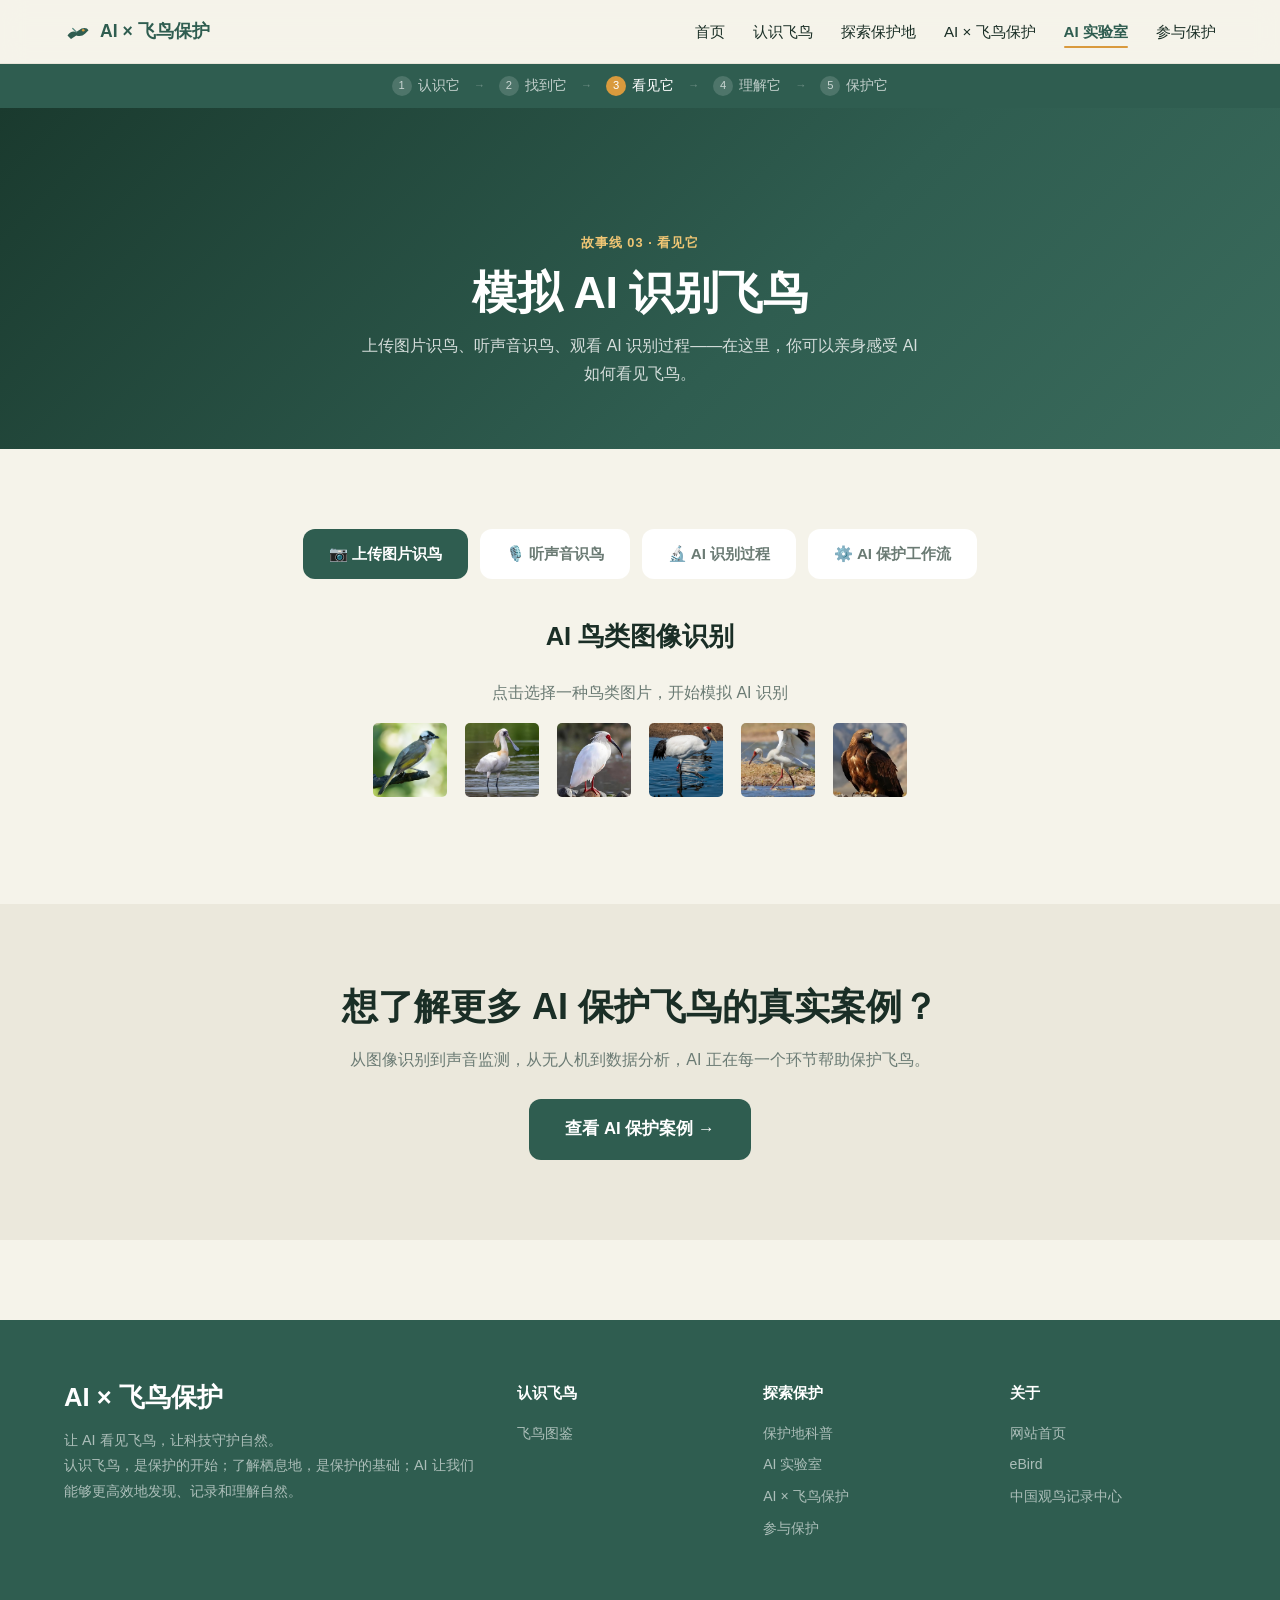
==== ai-lab.html @ 79043ac8 "ultimate" ====
<!DOCTYPE html>
<html lang="zh-CN">
<head>
  <meta charset="UTF-8">
  <meta name="viewport" content="width=device-width, initial-scale=1.0">
  <title>AI 实验室 | 模拟 AI 识别飞鸟</title>
  <link rel="stylesheet" href="_shared/css/style.css">
  <style>
    body { padding-top: 0 !important; }
    .lab-hero {
      background: linear-gradient(135deg, #1a3a2e 0%, #2F5D50 60%, #3a6b5c 100%);
      padding: 120px 0 60px;
      margin-top: calc(var(--nav-height) + 44px);
      text-align: center;
      color: #fff;
    }
    .lab-hero h1 { font-size: clamp(2rem, 5vw, 2.8rem); margin-bottom: 12px; }
    .lab-hero p { color: rgba(255,255,255,0.8); max-width: 560px; margin: 0 auto; }

    /* 实验室选项卡 */
    .lab-tabs {
      display: flex;
      justify-content: center;
      gap: 12px;
      flex-wrap: wrap;
      margin-bottom: 40px;
    }
    .lab-tab {
      padding: 10px 24px;
      border-radius: var(--radius);
      font-size: 0.95rem;
      font-weight: 600;
      cursor: pointer;
      transition: var(--transition);
      background: var(--bg2);
      color: var(--muted);
      border: 2px solid transparent;
    }
    .lab-tab:hover { color: var(--primary); }
    .lab-tab.active {
      background: var(--primary);
      color: #fff;
    }

    .lab-panel { display: none; }
    .lab-panel.active { display: block; animation: fadeInUp 0.5s ease-out; }

    /* 图片选择器 */
    .bird-selector {
      display: flex;
      gap: 12px;
      flex-wrap: wrap;
      justify-content: center;
      margin-bottom: 24px;
    }
    .bird-selector-item {
      width: 80px;
      height: 80px;
      border-radius: var(--radius-sm);
      overflow: hidden;
      cursor: pointer;
      border: 3px solid transparent;
      transition: var(--transition);
      position: relative;
    }
    .bird-selector-item:hover { transform: scale(1.05); }
    .bird-selector-item.selected { border-color: var(--accent); }
    .bird-selector-item svg { width: 100%; height: 100%; }
    .bird-selector-item img { width: 100%; height: 100%; object-fit: cover; display: block; }

    /* 识别结果 */
    .recognition-result {
      display: grid;
      grid-template-columns: 1fr 1fr;
      gap: 32px;
      margin-top: 32px;
    }
    .result-image {
      border-radius: var(--radius);
      overflow: hidden;
      position: relative;
      aspect-ratio: 4/3;
    }
    .result-image svg { width: 100%; height: 100%; }
    .result-image img { width: 100%; height: 100%; object-fit: cover; display: block; }
    .detection-box {
      position: absolute;
      border: 3px solid var(--accent);
      border-radius: 4px;
      animation: fadeInUp 0.5s ease-out 0.8s both;
    }
    .detection-label {
      position: absolute;
      top: -28px;
      left: -3px;
      background: var(--accent);
      color: #fff;
      padding: 2px 10px;
      border-radius: 4px 4px 0 0;
      font-size: 0.75rem;
      font-weight: 600;
    }

    .result-details h3 { color: var(--primary); margin-bottom: 16px; }
    .result-name { font-size: 1.8rem; font-weight: 700; margin-bottom: 4px; }
    .result-sci { font-size: 0.9rem; color: var(--muted); font-style: italic; margin-bottom: 16px; }
    .result-confidence { margin-bottom: 20px; }
    .result-confidence-label { font-size: 0.85rem; color: var(--muted); margin-bottom: 6px; }

    .result-observations {
      background: var(--bg3);
      border-radius: var(--radius-sm);
      padding: 20px;
      margin-top: 16px;
    }
    .result-observations h4 { font-size: 0.95rem; margin-bottom: 12px; color: var(--primary); }

    /* 声纹识别 */
    .sound-player {
      background: var(--bg2);
      border-radius: var(--radius);
      padding: 32px;
      box-shadow: var(--shadow-sm);
      text-align: center;
    }
    .sound-bird-options {
      display: flex;
      gap: 12px;
      flex-wrap: wrap;
      justify-content: center;
      margin-bottom: 24px;
    }
    .sound-bird-btn {
      padding: 8px 20px;
      border-radius: 20px;
      background: var(--bg3);
      cursor: pointer;
      font-size: 0.9rem;
      transition: var(--transition);
      border: 2px solid transparent;
    }
    .sound-bird-btn:hover { background: rgba(93,140,131,0.15); }
    .sound-bird-btn.active { border-color: var(--secondary); background: rgba(93,140,131,0.12); }

    .play-btn {
      width: 72px;
      height: 72px;
      border-radius: 50%;
      background: var(--primary);
      color: #fff;
      border: none;
      cursor: pointer;
      font-size: 1.5rem;
      display: flex;
      align-items: center;
      justify-content: center;
      margin: 0 auto 16px;
      transition: var(--transition);
    }
    .play-btn:hover { transform: scale(1.1); box-shadow: var(--shadow-md); }
    .play-btn.playing { background: var(--accent); }

    /* 声谱图 */
    .spectrogram {
      background: var(--bg3);
      border-radius: var(--radius-sm);
      padding: 20px;
      margin: 20px 0;
      min-height: 100px;
      display: flex;
      align-items: center;
      justify-content: center;
    }
    .spectrogram svg { width: 100%; max-width: 500px; }

    /* 声纹结果 */
    .sound-results { margin-top: 24px; }
    .sound-result-item {
      display: flex;
      align-items: center;
      gap: 16px;
      padding: 12px 16px;
      background: var(--bg2);
      border-radius: var(--radius-sm);
      margin-bottom: 8px;
      box-shadow: var(--shadow-sm);
    }
    .sound-result-rank {
      width: 28px;
      height: 28px;
      border-radius: 50%;
      display: flex;
      align-items: center;
      justify-content: center;
      font-weight: 700;
      font-size: 0.85rem;
      flex-shrink: 0;
    }
    .sound-result-rank.rank-1 { background: var(--primary); color: #fff; }
    .sound-result-rank.rank-2 { background: var(--secondary); color: #fff; }
    .sound-result-rank.rank-3 { background: var(--bg3); color: var(--muted); }
    .sound-result-name { flex: 1; font-weight: 600; }
    .sound-result-bar { width: 120px; height: 8px; background: var(--bg3); border-radius: 4px; overflow: hidden; }
    .sound-result-fill { height: 100%; border-radius: 4px; transition: width 1s ease-out; }
    .sound-result-pct { font-weight: 700; color: var(--primary); min-width: 50px; text-align: right; }

    /* 过程可视化 */
    .process-pipeline {
      display: flex;
      flex-direction: column;
      gap: 16px;
    }
    .process-step {
      display: flex;
      gap: 0;
      align-items: stretch;
    }
    .process-step-num {
      display: flex;
      align-items: center;
      justify-content: center;
      width: 48px;
      background: var(--primary);
      color: #fff;
      font-weight: 700;
      border-radius: var(--radius-sm) 0 0 var(--radius-sm);
      flex-shrink: 0;
    }
    .process-step-body {
      flex: 1;
      background: var(--bg2);
      padding: 20px 24px;
      border-radius: 0 var(--radius-sm) var(--radius-sm) 0;
      box-shadow: var(--shadow-sm);
    }
    .process-step-body h4 { color: var(--primary); margin-bottom: 8px; }
    .process-visual-box {
      background: var(--bg3);
      border-radius: var(--radius-sm);
      padding: 16px;
      margin-top: 12px;
      min-height: 80px;
      display: flex;
      align-items: center;
      justify-content: center;
    }
    .process-arrow { text-align: center; color: var(--accent); font-size: 1.5rem; margin-left: 24px; }

    /* 工作流动画 */
    .workflow-container {
      background: var(--bg2);
      border-radius: var(--radius);
      padding: 40px 32px;
      box-shadow: var(--shadow-sm);
      overflow-x: auto;
    }
    .workflow-flow {
      display: flex;
      align-items: center;
      gap: 0;
      min-width: 800px;
    }
    .workflow-node {
      display: flex;
      flex-direction: column;
      align-items: center;
      gap: 8px;
      min-width: 100px;
    }
    .workflow-icon {
      width: 56px;
      height: 56px;
      border-radius: 50%;
      display: flex;
      align-items: center;
      justify-content: center;
      font-size: 1.5rem;
      background: var(--bg3);
      transition: var(--transition);
    }
    .workflow-node.active .workflow-icon {
      background: var(--primary);
      color: #fff;
      transform: scale(1.15);
      box-shadow: var(--shadow-md);
    }
    .workflow-node.done .workflow-icon {
      background: var(--success);
      color: #fff;
    }
    .workflow-label { font-size: 0.8rem; color: var(--muted); text-align: center; white-space: nowrap; }
    .workflow-node.active .workflow-label { color: var(--primary); font-weight: 600; }
    .workflow-connector {
      width: 40px;
      height: 2px;
      background: var(--rule);
      position: relative;
      flex-shrink: 0;
    }
    .workflow-connector.active { background: var(--primary); }

    .workflow-controls {
      display: flex;
      gap: 12px;
      justify-content: center;
      margin-top: 24px;
    }

    @media (max-width: 768px) {
      .recognition-result { grid-template-columns: 1fr; }
    }
  </style>
</head>
<body>
  <div id="nav-placeholder"></div>
  <div id="story-nav-placeholder"></div>

  <!-- Hero -->
  <section class="lab-hero">
    <div class="container">
      <span class="section-tag" style="color: var(--accent-light);">故事线 03 · 看见它</span>
      <h1>模拟 AI 识别飞鸟</h1>
      <p>上传图片识鸟、听声音识鸟、观看 AI 识别过程——在这里，你可以亲身感受 AI 如何看见飞鸟。</p>
    </div>
  </section>

  <!-- 实验室主体 -->
  <section class="section">
    <div class="container">
      <!-- 选项卡 -->
      <div class="lab-tabs">
        <div class="lab-tab active" data-tab="image">📷 上传图片识鸟</div>
        <div class="lab-tab" data-tab="sound">🎙️ 听声音识鸟</div>
        <div class="lab-tab" data-tab="process">🔬 AI 识别过程</div>
        <div class="lab-tab" data-tab="workflow">⚙️ AI 保护工作流</div>
      </div>

      <!-- 面板1：图片识别 -->
      <div class="lab-panel active" id="panel-image">
        <div class="section-header" style="margin-bottom: 24px;">
          <h3>AI 鸟类图像识别</h3>
        </div>

        <!-- 鸟类选择器 -->
        <p style="text-align: center; color: var(--muted); margin-bottom: 12px;">点击选择一种鸟类图片，开始模拟 AI 识别</p>
        <div class="bird-selector" id="birdSelector"></div>

        <!-- 识别中 -->
        <div id="recognizing" style="display: none; max-width: 600px; margin: 24px auto 0; text-align: center;">
          <p style="color: var(--primary); font-weight: 600; margin-bottom: 16px;">🔍 AI 正在分析图片...</p>
          <div class="ai-progress">
            <div class="ai-progress-fill" id="imageProgress" style="width: 0%;">0%</div>
          </div>
          <p id="imageStatus" style="color: var(--muted); font-size: 0.85rem; margin-top: 8px;">正在加载 AI 模型...</p>
        </div>

        <!-- 识别结果 -->
        <div id="imageResult" style="display: none; max-width: 800px; margin: 0 auto;">
          <div class="recognition-result">
            <div class="result-image" id="resultImage"></div>
            <div class="result-details">
              <h3>🎯 AI 识别结果</h3>
              <div class="result-name" id="resultName"></div>
              <div class="result-sci" id="resultSci"></div>
              <div class="result-confidence">
                <div class="result-confidence-label">置信度</div>
                <div class="confidence-bar">
                  <div class="confidence-fill" id="resultConfidence" style="width: 0%;"></div>
                </div>
              </div>
              <div class="result-observations">
                <h4>AI 观察到的特征</h4>
                <div class="feature-extract" id="resultFeatures"></div>
              </div>
            </div>
          </div>
          <div style="text-align: center; margin-top: 24px;">
            <button class="btn btn-secondary" onclick="resetImageRecognition()">重新识别</button>
            <a href="bird-detail.html" id="resultDetailLink" class="btn btn-primary">查看详情 →</a>
          </div>
        </div>
      </div>

      <!-- 面板2：声音识别 -->
      <div class="lab-panel" id="panel-sound">
        <div class="section-header" style="margin-bottom: 24px;">
          <h3>AI 鸟类声音识别</h3>
          <p>点击播放鸟鸣，让 AI 听声音识别鸟种</p>
        </div>

        <div class="sound-player">
          <p style="color: var(--muted); margin-bottom: 16px;">选择一种鸟鸣（模拟播放）</p>
          <div class="sound-bird-options" id="soundBirdOptions"></div>

          <button class="play-btn" id="playBtn">▶</button>
          <p id="playStatus" style="color: var(--muted); font-size: 0.9rem;">点击播放鸟鸣</p>

          <!-- 声谱图 -->
          <div class="spectrogram" id="spectrogram">
            <p style="color: var(--muted); font-size: 0.85rem;">播放后将显示声音波形</p>
          </div>

          <!-- AI 分析中 -->
          <div id="soundAnalyzing" style="display: none;">
            <p style="color: var(--primary); font-weight: 600;">🎙️ AI 正在分析声音...</p>
            <div class="ai-progress" style="max-width: 400px; margin: 12px auto;">
              <div class="ai-progress-fill" id="soundProgress" style="width: 0%;">0%</div>
            </div>
          </div>

          <!-- 识别结果 -->
          <div class="sound-results" id="soundResults" style="display: none;"></div>
        </div>
      </div>

      <!-- 面板3：AI 识别过程 -->
      <div class="lab-panel" id="panel-process">
        <div class="section-header" style="margin-bottom: 24px;">
          <h3>AI 识别过程可视化</h3>
          <p>AI 到底是怎么「认鸟」的？让我们一步步来看</p>
        </div>

        <div style="max-width: 700px; margin: 0 auto;">
          <div class="process-pipeline">
            <!-- 步骤1 -->
            <div class="process-step">
              <div class="process-step-num">1</div>
              <div class="process-step-body">
                <h4>原始图片输入</h4>
                <p style="font-size: 0.9rem; color: var(--muted);">AI 接收到一张鸟类照片</p>
                <div class="process-visual-box" id="processStep1">
                  <svg width="80" height="60" viewBox="0 0 80 60"><rect width="80" height="60" rx="4" fill="#D9D5C7"/><text x="40" y="35" text-anchor="middle" font-size="20">🐦</text></svg>
                </div>
              </div>
            </div>
            <div class="process-arrow">↓</div>

            <!-- 步骤2 -->
            <div class="process-step">
              <div class="process-step-num">2</div>
              <div class="process-step-body">
                <h4>目标检测 - 找到鸟的位置</h4>
                <p style="font-size: 0.9rem; color: var(--muted);">AI 在图片中定位鸟的位置，画出检测框</p>
                <div class="process-visual-box" id="processStep2">
                  <svg width="120" height="80" viewBox="0 0 120 80">
                    <rect width="120" height="80" rx="4" fill="#D9D5C7"/>
                    <rect x="30" y="15" width="55" height="50" fill="none" stroke="#D99A3D" stroke-width="2" rx="2"/>
                    <text x="35" y="12" font-size="7" fill="#D99A3D" font-weight="600">bird 96%</text>
                    <text x="55" y="45" text-anchor="middle" font-size="16">🐦</text>
                  </svg>
                </div>
              </div>
            </div>
            <div class="process-arrow">↓</div>

            <!-- 步骤3 -->
            <div class="process-step">
              <div class="process-step-num">3</div>
              <div class="process-step-body">
                <h4>特征提取 - 分析关键特征</h4>
                <p style="font-size: 0.9rem; color: var(--muted);">AI 提取颜色、形状、轮廓、纹理、姿态等特征</p>
                <div class="process-visual-box" id="processStep3">
                  <div style="display: flex; gap: 8px; flex-wrap: wrap; justify-content: center;">
                    <span style="background: #fff; padding: 4px 10px; border-radius: 12px; font-size: 0.8rem;">🎨 颜色</span>
                    <span style="background: #fff; padding: 4px 10px; border-radius: 12px; font-size: 0.8rem;">📐 形状</span>
                    <span style="background: #fff; padding: 4px 10px; border-radius: 12px; font-size: 0.8rem;">✏️ 轮廓</span>
                    <span style="background: #fff; padding: 4px 10px; border-radius: 12px; font-size: 0.8rem;">🌀 纹理</span>
                    <span style="background: #fff; padding: 4px 10px; border-radius: 12px; font-size: 0.8rem;">🧍 姿态</span>
                  </div>
                </div>
              </div>
            </div>
            <div class="process-arrow">↓</div>

            <!-- 步骤4 -->
            <div class="process-step">
              <div class="process-step-num">4</div>
              <div class="process-step-body">
                <h4>模型判断 - 物种分类</h4>
                <p style="font-size: 0.9rem; color: var(--muted);">AI 将特征输入分类模型，给出可能的物种及置信度</p>
                <div class="process-visual-box" id="processStep4">
                  <div id="processResult" style="text-align: center;">
                    <p style="font-size: 0.85rem; color: var(--muted);">点击下方按钮开始演示</p>
                  </div>
                </div>
              </div>
            </div>
          </div>

          <div style="text-align: center; margin-top: 24px;">
            <button class="btn btn-primary" id="runProcessBtn">▶ 开始演示</button>
          </div>
        </div>

        <div class="callout" style="max-width: 700px; margin: 32px auto 0;">
          <p><strong>科普提示：</strong>AI 并非百分之百正确。在现实中，AI 识别结果需要人工判断和验证。这正是「AI 辅助」而非「AI 替代」的含义。</p>
        </div>
      </div>

      <!-- 面板4：AI 保护工作流 -->
      <div class="lab-panel" id="panel-workflow">
        <div class="section-header" style="margin-bottom: 24px;">
          <h3>AI 保护工作流</h3>
          <p>从野外监测到保护决策——AI 参与飞鸟保护的完整流程</p>
        </div>

        <div class="workflow-container">
          <div class="workflow-flow" id="workflowFlow">
            <div class="workflow-node" data-step="0">
              <div class="workflow-icon">🌿</div>
              <div class="workflow-label">野外</div>
            </div>
            <div class="workflow-connector"></div>
            <div class="workflow-node" data-step="1">
              <div class="workflow-icon">📷</div>
              <div class="workflow-label">智能相机</div>
            </div>
            <div class="workflow-connector"></div>
            <div class="workflow-node" data-step="2">
              <div class="workflow-icon">📸</div>
              <div class="workflow-label">拍摄照片</div>
            </div>
            <div class="workflow-connector"></div>
            <div class="workflow-node" data-step="3">
              <div class="workflow-icon">🤖</div>
              <div class="workflow-label">AI 识别</div>
            </div>
            <div class="workflow-connector"></div>
            <div class="workflow-node" data-step="4">
              <div class="workflow-icon">🐦</div>
              <div class="workflow-label">发现鸟类</div>
            </div>
            <div class="workflow-connector"></div>
            <div class="workflow-node" data-step="5">
              <div class="workflow-icon">📝</div>
              <div class="workflow-label">记录数据</div>
            </div>
            <div class="workflow-connector"></div>
            <div class="workflow-node" data-step="6">
              <div class="workflow-icon">🗄️</div>
              <div class="workflow-label">形成数据库</div>
            </div>
            <div class="workflow-connector"></div>
            <div class="workflow-node" data-step="7">
              <div class="workflow-icon">📊</div>
              <div class="workflow-label">分析种群变化</div>
            </div>
            <div class="workflow-connector"></div>
            <div class="workflow-node" data-step="8">
              <div class="workflow-icon">🛡️</div>
              <div class="workflow-label">保护措施</div>
            </div>
          </div>
        </div>

        <div class="workflow-controls">
          <button class="btn btn-primary" id="workflowPlayBtn">▶ 播放工作流</button>
          <button class="btn btn-secondary" id="workflowResetBtn">↻ 重置</button>
        </div>

        <div id="workflowStatus" style="text-align: center; margin-top: 24px; min-height: 28px;">
          <p style="color: var(--muted); font-size: 0.9rem;">点击播放，观看 AI 保护工作流的完整过程</p>
        </div>

        <div class="callout" style="max-width: 700px; margin: 32px auto 0;">
          <p><strong>核心理念：</strong>AI 不只是「认鸟」，更重要的是帮助人类理解鸟类种群变化，从而制定科学的保护措施。</p>
        </div>
      </div>
    </div>
  </section>

  <!-- 底部引导 -->
  <section class="section" style="background: var(--bg3);">
    <div class="container" style="text-align: center;">
      <h2 style="margin-bottom: 16px;">想了解更多 AI 保护飞鸟的真实案例？</h2>
      <p style="color: var(--muted); margin-bottom: 24px;">从图像识别到声音监测，从无人机到数据分析，AI 正在每一个环节帮助保护飞鸟。</p>
      <a href="ai-protection.html" class="btn btn-primary btn-lg">查看 AI 保护案例 →</a>
    </div>
  </section>

  <div id="footer-placeholder"></div>
  <script src="_shared/js/birds-data.js"></script>
  <script src="_shared/js/nav.js"></script>
  <script>
    initCommon('ai-lab', 2);

    // ===== 选项卡切换 =====
    document.querySelectorAll('.lab-tab').forEach(tab => {
      tab.addEventListener('click', () => {
        document.querySelectorAll('.lab-tab').forEach(t => t.classList.remove('active'));
        document.querySelectorAll('.lab-panel').forEach(p => p.classList.remove('active'));
        tab.classList.add('active');
        document.getElementById('panel-' + tab.dataset.tab).classList.add('active');
      });
    });

    // ===== 图片识别 =====
    let selectedBird = null;
    const birdSelector = document.getElementById('birdSelector');

    // 生成鸟类选择器（选6种代表性鸟类）
    const selectorBirds = BIRDS_DATA.filter(b => ['baitoubei', 'dandinghe', 'zhuhuan', 'heilianpilu', 'jindiao', 'baihe'].includes(b.id));
    selectorBirds.forEach(bird => {
      const item = document.createElement('div');
      item.className = 'bird-selector-item';
      item.innerHTML = getBirdImage(bird);
      item.title = bird.name;
      item.addEventListener('click', () => {
        document.querySelectorAll('.bird-selector-item').forEach(i => i.classList.remove('selected'));
        item.classList.add('selected');
        selectedBird = bird;
        startImageRecognition();
      });
      birdSelector.appendChild(item);
    });

    function startImageRecognition() {
      const bird = selectedBird || selectorBirds[0];
      document.getElementById('imageResult').style.display = 'none';
      document.getElementById('recognizing').style.display = 'block';

      const statuses = [
        '正在加载 AI 模型...',
        '正在检测图片中的目标...',
        '正在提取特征...',
        '正在与数据库比对...',
        '正在计算置信度...'
      ];

      let progress = 0;
      let statusIdx = 0;
      const progressBar = document.getElementById('imageProgress');
      const statusText = document.getElementById('imageStatus');

      const interval = setInterval(() => {
        progress += Math.random() * 15 + 5;
        if (progress > 100) progress = 100;
        progressBar.style.width = progress + '%';
        progressBar.textContent = Math.floor(progress) + '%';

        const newStatusIdx = Math.min(Math.floor(progress / 20), statuses.length - 1);
        if (newStatusIdx !== statusIdx) {
          statusIdx = newStatusIdx;
          statusText.textContent = statuses[statusIdx];
        }

        if (progress >= 100) {
          clearInterval(interval);
          setTimeout(() => showImageResult(bird), 500);
        }
      }, 200);
    }

    function showImageResult(bird) {
      document.getElementById('recognizing').style.display = 'none';
      document.getElementById('imageResult').style.display = 'block';

      // 图片 + 检测框
      const resultImage = document.getElementById('resultImage');
      resultImage.innerHTML = getBirdImage(bird) +
        '<div class="detection-box" style="top: 15%; left: 20%; width: 55%; height: 60%;">' +
        '<div class="detection-label">bird ' + (88 + Math.floor(Math.random() * 10)) + '%</div></div>';

      // 鸟名和学名
      document.getElementById('resultName').textContent = bird.name;
      document.getElementById('resultSci').textContent = bird.englishName + ' · ' + bird.scientificName;

      // 置信度
      const confidence = 88 + Math.random() * 10;
      setTimeout(() => {
        document.getElementById('resultConfidence').style.width = confidence.toFixed(1) + '%';
      }, 100);

      // 特征
      const features = bird.appearance.split('，').slice(0, 4).map(f => f.trim());
      const featuresHtml = features.map(f => '<div class="feature-extract-item">' + f + '</div>').join('');
      document.getElementById('resultFeatures').innerHTML = featuresHtml;

      // 详情链接
      document.getElementById('resultDetailLink').href = 'bird-detail.html?id=' + bird.id;
    }

    function resetImageRecognition() {
      document.getElementById('imageResult').style.display = 'none';
      document.getElementById('recognizing').style.display = 'none';
      document.querySelectorAll('.bird-selector-item').forEach(i => i.classList.remove('selected'));
      selectedBird = null;
    }

    // ===== 声音识别 =====
    let selectedSoundBird = null;
    let isPlaying = false;

    const soundBirdOptions = document.getElementById('soundBirdOptions');
    const soundBirds = BIRDS_DATA.filter(b => ['baitoubei', 'dandinghe', 'zhujingbanjiu', 'xiaopiti', 'dongfangbaiguan'].includes(b.id));
    soundBirds.forEach(bird => {
      const btn = document.createElement('div');
      btn.className = 'sound-bird-btn';
      btn.textContent = bird.name;
      btn.addEventListener('click', () => {
        document.querySelectorAll('.sound-bird-btn').forEach(b => b.classList.remove('active'));
        btn.classList.add('active');
        selectedSoundBird = bird;
        // 重置整个识别状态，确保可重新播放
        isPlaying = false;
        const playBtn = document.getElementById('playBtn');
        playBtn.textContent = '▶';
        playBtn.classList.remove('playing');
        document.getElementById('soundResults').style.display = 'none';
        document.getElementById('soundAnalyzing').style.display = 'none';
        document.getElementById('spectrogram').innerHTML = '<p style="color: var(--muted); font-size: 0.85rem;">点击播放鸟鸣</p>';
        document.getElementById('playStatus').textContent = '已选择：' + bird.name + ' 的叫声';
      });
      soundBirdOptions.appendChild(btn);
    });

    document.getElementById('playBtn').addEventListener('click', function() {
      if (!selectedSoundBird) {
        selectedSoundBird = soundBirds[0];
        document.querySelectorAll('.sound-bird-btn')[0].classList.add('active');
      }

      if (isPlaying) {
        isPlaying = false;
        this.textContent = '▶';
        this.classList.remove('playing');
        document.getElementById('playStatus').textContent = '已暂停';
        return;
      }

      isPlaying = true;
      this.textContent = '⏸';
      this.classList.add('playing');
      document.getElementById('playStatus').textContent = '正在播放：' + selectedSoundBird.name + ' 的叫声';

      // 生成声谱图
      generateSpectrogram();

      // 3秒后开始分析
      setTimeout(() => {
        if (!isPlaying) return;
        startSoundAnalysis();
      }, 2000);
    });

    function generateSpectrogram() {
      const spec = document.getElementById('spectrogram');
      let bars = '';
      for (let i = 0; i < 50; i++) {
        const h = 10 + Math.random() * 60;
        const y = 40 - h / 2;
        const opacity = 0.3 + Math.random() * 0.7;
        bars += '<rect x="' + (i * 10) + '" y="' + y + '" width="6" height="' + h + '" rx="2" fill="#5D8C83" opacity="' + opacity + '">';
        bars += '<animate attributeName="height" values="' + h + ';' + (h * 0.5) + ';' + h + '" dur="0.5s" repeatCount="indefinite"/>';
        bars += '<animate attributeName="y" values="' + y + ';' + (y + h * 0.25) + ';' + y + '" dur="0.5s" repeatCount="indefinite"/>';
        bars += '</rect>';
      }
      spec.innerHTML = '<svg viewBox="0 0 500 80" xmlns="http://www.w3.org/2000/svg">' + bars + '</svg>';
    }

    function startSoundAnalysis() {
      document.getElementById('soundAnalyzing').style.display = 'block';
      document.getElementById('soundResults').style.display = 'none';

      let progress = 0;
      const progressBar = document.getElementById('soundProgress');
      const interval = setInterval(() => {
        progress += Math.random() * 12 + 4;
        if (progress > 100) progress = 100;
        progressBar.style.width = progress + '%';
        progressBar.textContent = Math.floor(progress) + '%';

        if (progress >= 100) {
          clearInterval(interval);
          setTimeout(() => showSoundResults(), 400);
        }
      }, 150);
    }

    function showSoundResults() {
      document.getElementById('soundAnalyzing').style.display = 'none';
      const results = document.getElementById('soundResults');
      results.style.display = 'block';

      const bird = selectedSoundBird;
      const otherBirds = soundBirds.filter(b => b.id !== bird.id).slice(0, 2);

      const allResults = [
        { name: bird.name, pct: 75 + Math.random() * 15 },
        { name: otherBirds[0].name, pct: 8 + Math.random() * 10 },
        { name: otherBirds[1] ? otherBirds[1].name : '其他', pct: 3 + Math.random() * 5 }
      ];

      let html = '<p style="color: var(--primary); font-weight: 600; margin-bottom: 16px;">🎯 AI 分析完成，可能是：</p>';
      allResults.forEach((r, i) => {
        const rankClass = i === 0 ? 'rank-1' : i === 1 ? 'rank-2' : 'rank-3';
        const fillColor = i === 0 ? 'var(--primary)' : 'var(--secondary)';
        html += '<div class="sound-result-item">';
        html += '<div class="sound-result-rank ' + rankClass + '">' + (i + 1) + '</div>';
        html += '<div class="sound-result-name">' + r.name + '</div>';
        html += '<div class="sound-result-bar"><div class="sound-result-fill" style="width: 0%; background: ' + fillColor + ';" data-pct="' + r.pct.toFixed(1) + '"></div></div>';
        html += '<div class="sound-result-pct">' + r.pct.toFixed(1) + '%</div>';
        html += '</div>';
      });
      results.innerHTML = html;

      // 动画填充
      setTimeout(() => {
        results.querySelectorAll('.sound-result-fill').forEach(bar => {
          bar.style.width = bar.dataset.pct + '%';
        });
      }, 100);
    }

    // ===== AI 识别过程演示 =====
    document.getElementById('runProcessBtn').addEventListener('click', function() {
      this.disabled = true;
      this.textContent = '⏳ 演示中...';

      // 随机选一只鸟
      const bird = selectorBirds[Math.floor(Math.random() * selectorBirds.length)];
      const result = document.getElementById('processResult');
      result.innerHTML = '<p style="font-size: 0.85rem; color: var(--muted);">⏳ 正在分析...</p>';

      // 模拟识别过程
      setTimeout(() => {
        const confidence1 = 85 + Math.random() * 12;
        const confidence2 = 2 + Math.random() * 5;
        const confidence3 = 2 + Math.random() * 3;

        result.innerHTML = `
          <div style="text-align: center;">
            <div style="font-size: 1.1rem; font-weight: 700; color: var(--primary); margin-bottom: 4px;">${bird.name} ${confidence1.toFixed(1)}%</div>
            <div style="font-size: 0.85rem; color: var(--muted); margin-bottom: 6px;">${bird.englishName}</div>
            <div style="font-size: 0.85rem; color: var(--muted);">${otherBirdName(bird)} ${confidence2.toFixed(1)}%</div>
            <div style="font-size: 0.85rem; color: var(--muted);">其他 ${confidence3.toFixed(1)}%</div>
          </div>
        `;

        const btn = document.getElementById('runProcessBtn');
        btn.disabled = false;
        btn.textContent = '▶ 再次演示';
      }, 2000);
    });

    function otherBirdName(bird) {
      const others = BIRDS_DATA.filter(b => b.id !== bird.id);
      return others[Math.floor(Math.random() * others.length)].name;
    }

    // ===== 工作流动画 =====
    const workflowSteps = [
      { label: '野外', desc: '鸟类在自然栖息地活动' },
      { label: '智能相机', desc: '红外触发或定时拍摄的智能相机监测' },
      { label: '拍摄照片', desc: '自动拍摄鸟类照片或视频' },
      { label: 'AI 识别', desc: 'AI 模型自动识别鸟种和数量' },
      { label: '发现鸟类', desc: '记录鸟种、置信度、时间、地点' },
      { label: '记录数据', desc: '数据自动上传到云端数据库' },
      { label: '形成数据库', desc: '长期积累形成鸟类监测数据库' },
      { label: '分析种群变化', desc: 'AI 分析种群趋势，发现异常' },
      { label: '保护措施', desc: '保护人员根据数据制定保护措施' }
    ];

    let workflowTimer = null;

    document.getElementById('workflowPlayBtn').addEventListener('click', function() {
      this.disabled = true;
      const nodes = document.querySelectorAll('#workflowFlow .workflow-node');
      const connectors = document.querySelectorAll('#workflowFlow .workflow-connector');
      const status = document.getElementById('workflowStatus');
      let step = 0;

      // 重置
      nodes.forEach(n => n.classList.remove('active', 'done'));
      connectors.forEach(c => c.classList.remove('active'));

      function nextStep() {
        if (step > 0) {
          nodes[step - 1].classList.remove('active');
          nodes[step - 1].classList.add('done');
          if (connectors[step - 1]) connectors[step - 1].classList.add('active');
        }
        if (step < nodes.length) {
          nodes[step].classList.add('active');
          // 将当前激活节点居中滚动到可视区域
          nodes[step].scrollIntoView({ behavior: 'smooth', block: 'nearest', inline: 'center' });
          status.innerHTML = '<p style="color: var(--primary); font-weight: 600;">' + workflowSteps[step].label + '：' + workflowSteps[step].desc + '</p>';
          step++;
          workflowTimer = setTimeout(nextStep, 1200);
        } else {
          status.innerHTML = '<p style="color: var(--success); font-weight: 600;">✓ 工作流完成！AI 帮助保护人员从发现鸟类到制定保护措施。</p>';
          document.getElementById('workflowPlayBtn').disabled = false;
        }
      }
      nextStep();
    });

    document.getElementById('workflowResetBtn').addEventListener('click', () => {
      if (workflowTimer) clearTimeout(workflowTimer);
      document.querySelectorAll('#workflowFlow .workflow-node').forEach(n => n.classList.remove('active', 'done'));
      document.querySelectorAll('#workflowFlow .workflow-connector').forEach(c => c.classList.remove('active'));
      document.getElementById('workflowStatus').innerHTML = '<p style="color: var(--muted); font-size: 0.9rem;">点击播放，观看 AI 保护工作流的完整过程</p>';
      document.getElementById('workflowPlayBtn').disabled = false;
    });
  </script>
</body>
</html>
---- _shared/css/style.css ----
/* ============================================
   AI × 飞鸟保护科普网站 - 全局设计系统
   配色：自然 + 科技 + 科普
   ============================================ */

/* ---- CSS 变量 ---- */
:root {
  /* 主色系 */
  --bg: #F5F3EA;           /* 米白背景 */
  --bg2: #FFFFFF;          /* 卡片白底 */
  --bg3: #EBE8DC;          /* 次级背景 */
  --ink: #1A2E26;          /* 深色文字 */
  --muted: #6B7B74;        /* 次要文字 */
  --rule: #D9D5C7;         /* 分割线 */
  --primary: #2F5D50;      /* 森林绿 */
  --secondary: #5D8C83;    /* 湖水蓝绿 */
  --accent: #D99A3D;       /* 暖黄/橙 */
  --accent-light: #F0C674; /* 浅暖黄 */
  --danger: #C75450;       /* 警示红 */
  --success: #5B9C5F;      /* 成功绿 */

  /* 阴影 */
  --shadow-sm: 0 1px 3px rgba(47, 93, 80, 0.06);
  --shadow-md: 0 4px 16px rgba(47, 93, 80, 0.08);
  --shadow-lg: 0 8px 32px rgba(47, 93, 80, 0.12);

  /* 圆角 */
  --radius: 12px;
  --radius-sm: 8px;
  --radius-lg: 20px;

  /* 布局 */
  --max-width: 1200px;
  --nav-height: 64px;

  /* 字体 */
  --font-sans: "Noto Sans SC", "Source Han Sans SC", "PingFang SC", "Microsoft YaHei", "Helvetica Neue", sans-serif;
  --font-mono: "JetBrains Mono", "SF Mono", "Consolas", monospace;

  /* 过渡 */
  --transition: all 0.3s cubic-bezier(0.4, 0, 0.2, 1);
}

/* ---- Reset ---- */
*, *::before, *::after {
  margin: 0;
  padding: 0;
  box-sizing: border-box;
}

html {
  scroll-behavior: smooth;
  font-size: 16px;
}

body {
  font-family: var(--font-sans);
  background: var(--bg);
  color: var(--ink);
  line-height: 1.7;
  -webkit-font-smoothing: antialiased;
  overflow-x: hidden;
}

a { color: inherit; text-decoration: none; }
img { max-width: 100%; display: block; }
ul, ol { list-style: none; }

/* ---- 排版 ---- */
h1 { font-size: clamp(2rem, 5vw, 3rem); font-weight: 700; line-height: 1.2; letter-spacing: -0.01em; }
h2 { font-size: clamp(1.6rem, 4vw, 2.25rem); font-weight: 700; line-height: 1.3; }
h3 { font-size: clamp(1.2rem, 3vw, 1.6rem); font-weight: 600; line-height: 1.4; }
h4 { font-size: 1.1rem; font-weight: 600; }
p { font-size: 1rem; line-height: 1.8; }
.muted { color: var(--muted); }
.accent-text { color: var(--accent); }
.primary-text { color: var(--primary); }

/* ---- 布局容器 ---- */
.container {
  max-width: var(--max-width);
  margin: 0 auto;
  padding: 0 24px;
}

.section {
  padding: 80px 0;
}

.section-header {
  text-align: center;
  margin-bottom: 48px;
}

.section-header h2 {
  margin-bottom: 12px;
}

.section-header p {
  color: var(--muted);
  max-width: 640px;
  margin: 0 auto;
}

.section-tag {
  display: inline-block;
  font-size: 0.8rem;
  font-weight: 600;
  letter-spacing: 0.08em;
  text-transform: uppercase;
  color: var(--secondary);
  margin-bottom: 12px;
}

/* ---- 顶部导航栏 ---- */
.nav-bar {
  position: fixed;
  top: 0;
  left: 0;
  right: 0;
  height: var(--nav-height);
  background: rgba(245, 243, 234, 0.92);
  backdrop-filter: blur(12px);
  -webkit-backdrop-filter: blur(12px);
  border-bottom: 1px solid rgba(217, 213, 199, 0.5);
  z-index: 1000;
  transition: var(--transition);
}

.nav-bar.scrolled {
  box-shadow: var(--shadow-sm);
}

.nav-inner {
  max-width: var(--max-width);
  height: 100%;
  margin: 0 auto;
  padding: 0 24px;
  display: flex;
  align-items: center;
  justify-content: space-between;
}

.nav-logo {
  display: flex;
  align-items: center;
  gap: 8px;
  font-weight: 700;
  font-size: 1.1rem;
  color: var(--primary);
}

.nav-logo svg {
  width: 28px;
  height: 28px;
}

.nav-links {
  display: flex;
  align-items: center;
  gap: 28px;
}

.nav-links a {
  font-size: 0.95rem;
  font-weight: 500;
  color: var(--ink);
  transition: var(--transition);
  position: relative;
}

.nav-links a:hover {
  color: var(--primary);
}

.nav-links a.active {
  color: var(--primary);
  font-weight: 600;
}

.nav-links a.active::after {
  content: '';
  position: absolute;
  bottom: -4px;
  left: 0;
  right: 0;
  height: 2px;
  background: var(--accent);
  border-radius: 2px;
}

.nav-toggle {
  display: none;
  flex-direction: column;
  gap: 4px;
  cursor: pointer;
  padding: 4px;
}

.nav-toggle span {
  width: 22px;
  height: 2px;
  background: var(--ink);
  border-radius: 2px;
  transition: var(--transition);
}

/* ---- 故事线导航 ---- */
.story-nav {
  position: fixed;
  top: var(--nav-height);
  left: 0;
  right: 0;
  height: 44px;
  background: var(--primary);
  z-index: 999;
  display: flex;
  align-items: center;
  justify-content: center;
  overflow-x: auto;
  -webkit-overflow-scrolling: touch;
}

.story-nav-inner {
  display: flex;
  align-items: center;
  gap: 0;
  white-space: nowrap;
}

.story-nav-item {
  display: flex;
  align-items: center;
  font-size: 0.85rem;
  color: rgba(255, 255, 255, 0.7);
  transition: var(--transition);
  cursor: pointer;
  padding: 6px 12px;
}

.story-nav-item:hover,
.story-nav-item.active {
  color: #fff;
}

.story-nav-item .step-num {
  display: inline-flex;
  align-items: center;
  justify-content: center;
  width: 20px;
  height: 20px;
  border-radius: 50%;
  background: rgba(255, 255, 255, 0.15);
  font-size: 0.7rem;
  margin-right: 6px;
  transition: var(--transition);
}

.story-nav-item.active .step-num {
  background: var(--accent);
}

.story-nav-arrow {
  color: rgba(255, 255, 255, 0.3);
  font-size: 0.7rem;
  margin: 0 2px;
}

/* ---- 按钮 ---- */
.btn {
  display: inline-flex;
  align-items: center;
  justify-content: center;
  gap: 8px;
  padding: 12px 28px;
  border-radius: var(--radius);
  font-size: 0.95rem;
  font-weight: 600;
  font-family: var(--font-sans);
  cursor: pointer;
  transition: var(--transition);
  border: none;
  text-decoration: none;
}

.btn-primary {
  background: var(--primary);
  color: #fff;
}

.btn-primary:hover {
  background: #244a40;
  transform: translateY(-2px);
  box-shadow: var(--shadow-md);
}

.btn-secondary {
  background: var(--bg2);
  color: var(--primary);
  border: 1.5px solid var(--primary);
}

.btn-secondary:hover {
  background: var(--primary);
  color: #fff;
  transform: translateY(-2px);
}

.btn-accent {
  background: var(--accent);
  color: #fff;
}

.btn-accent:hover {
  background: #c4882f;
  transform: translateY(-2px);
  box-shadow: var(--shadow-md);
}

.btn-ghost {
  background: transparent;
  color: var(--ink);
  border: 1.5px solid var(--rule);
}

.btn-ghost:hover {
  border-color: var(--primary);
  color: var(--primary);
}

.btn-lg {
  padding: 16px 36px;
  font-size: 1.05rem;
}

.btn-sm {
  padding: 8px 16px;
  font-size: 0.85rem;
}

/* ---- 卡片 ---- */
.card {
  background: var(--bg2);
  border-radius: var(--radius);
  box-shadow: var(--shadow-sm);
  overflow: hidden;
  transition: var(--transition);
}

.card:hover {
  box-shadow: var(--shadow-md);
  transform: translateY(-4px);
}

/* ---- 网格布局 ---- */
.grid {
  display: grid;
  gap: 24px;
}

.grid-2 { grid-template-columns: repeat(2, 1fr); }
.grid-3 { grid-template-columns: repeat(3, 1fr); }
.grid-4 { grid-template-columns: repeat(4, 1fr); }

/* ---- Hero 区域 ---- */
.hero {
  position: relative;
  min-height: 100vh;
  display: flex;
  align-items: center;
  justify-content: center;
  overflow: hidden;
  background: linear-gradient(135deg, #1a3a2e 0%, #2F5D50 50%, #3a6b5c 100%);
}

.hero-bg {
  position: absolute;
  inset: 0;
  z-index: 0;
}

.hero-bg::before {
  content: '';
  position: absolute;
  inset: 0;
  background:
    radial-gradient(ellipse at 20% 80%, rgba(217, 154, 61, 0.15) 0%, transparent 50%),
    radial-gradient(ellipse at 80% 20%, rgba(93, 140, 131, 0.3) 0%, transparent 50%),
    radial-gradient(ellipse at 50% 50%, rgba(255, 255, 255, 0.05) 0%, transparent 70%);
}

/* 飞鸟剪影动画 */
.hero-birds {
  position: absolute;
  inset: 0;
  z-index: 1;
  overflow: hidden;
}

.hero-bird {
  position: absolute;
  opacity: 0.15;
  animation: birdFly 25s linear infinite;
}

@keyframes birdFly {
  0% { transform: translateX(-100px) translateY(0); }
  50% { transform: translateX(50vw) translateY(-20px); }
  100% { transform: translateX(calc(100vw + 100px)) translateY(0); }
}

@keyframes float {
  0%, 100% { transform: translateY(0); }
  50% { transform: translateY(-10px); }
}

@keyframes fadeInUp {
  from { opacity: 0; transform: translateY(30px); }
  to { opacity: 1; transform: translateY(0); }
}

@keyframes shimmer {
  0% { background-position: -200% 0; }
  100% { background-position: 200% 0; }
}

.hero-content {
  position: relative;
  z-index: 2;
  text-align: center;
  color: #fff;
  padding: 0 24px;
  animation: fadeInUp 1s ease-out;
}

.hero-content h1 {
  font-size: clamp(2.2rem, 6vw, 3.5rem);
  font-weight: 700;
  margin-bottom: 16px;
  text-shadow: 0 2px 20px rgba(0, 0, 0, 0.2);
}

.hero-content .hero-subtitle {
  font-size: clamp(1rem, 2.5vw, 1.3rem);
  color: rgba(255, 255, 255, 0.85);
  max-width: 600px;
  margin: 0 auto 40px;
  line-height: 1.6;
}

.hero-buttons {
  display: flex;
  gap: 16px;
  justify-content: center;
  flex-wrap: wrap;
}

.hero-buttons .btn-secondary {
  background: rgba(255, 255, 255, 0.1);
  color: #fff;
  border-color: rgba(255, 255, 255, 0.4);
  backdrop-filter: blur(8px);
}

.hero-buttons .btn-secondary:hover {
  background: rgba(255, 255, 255, 0.2);
  border-color: #fff;
}

/* ---- 事实卡片 ---- */
.fact-cards {
  display: grid;
  grid-template-columns: repeat(3, 1fr);
  gap: 24px;
}

.fact-card {
  background: var(--bg2);
  border-radius: var(--radius);
  padding: 36px 28px;
  text-align: center;
  box-shadow: var(--shadow-sm);
  transition: var(--transition);
  border-top: 4px solid var(--secondary);
}

.fact-card:hover {
  transform: translateY(-6px);
  box-shadow: var(--shadow-lg);
}

.fact-card .fact-icon {
  font-size: 2.5rem;
  margin-bottom: 16px;
  line-height: 1;
}

.fact-card h3 {
  margin-bottom: 8px;
  color: var(--primary);
}

.fact-card p {
  color: var(--muted);
  font-size: 0.95rem;
}

/* ---- 三大入口卡片 ---- */
.entry-cards {
  display: grid;
  grid-template-columns: repeat(3, 1fr);
  gap: 24px;
}

.entry-card {
  position: relative;
  border-radius: var(--radius);
  overflow: hidden;
  min-height: 320px;
  display: flex;
  flex-direction: column;
  justify-content: flex-end;
  padding: 32px;
  color: #fff;
  cursor: pointer;
  transition: var(--transition);
  text-decoration: none;
}

.entry-card:hover {
  transform: translateY(-6px);
  box-shadow: var(--shadow-lg);
}

.entry-card .entry-bg {
  position: absolute;
  inset: 0;
  z-index: 0;
}

.entry-card .entry-overlay {
  position: absolute;
  inset: 0;
  background: linear-gradient(180deg, transparent 30%, rgba(0, 0, 0, 0.6) 100%);
  z-index: 1;
}

.entry-card .entry-content {
  position: relative;
  z-index: 2;
}

.entry-card .entry-num {
  font-size: 0.8rem;
  font-weight: 600;
  letter-spacing: 0.1em;
  color: var(--accent-light);
  margin-bottom: 8px;
}

.entry-card h3 {
  font-size: 1.5rem;
  margin-bottom: 8px;
  color: #fff;
}

.entry-card p {
  font-size: 0.9rem;
  color: rgba(255, 255, 255, 0.8);
  margin-bottom: 16px;
}

.entry-card .entry-link {
  display: inline-flex;
  align-items: center;
  gap: 6px;
  font-size: 0.9rem;
  font-weight: 600;
  color: var(--accent-light);
  transition: var(--transition);
}

.entry-card:hover .entry-link {
  gap: 12px;
}

/* ---- 鸟类卡片 ---- */
.bird-card {
  background: var(--bg2);
  border-radius: var(--radius);
  overflow: hidden;
  box-shadow: var(--shadow-sm);
  transition: var(--transition);
  cursor: pointer;
}

.bird-card:hover {
  transform: translateY(-6px);
  box-shadow: var(--shadow-lg);
}

.bird-card-img {
  width: 100%;
  aspect-ratio: 1 / 1;
  background: var(--bg3);
  position: relative;
  overflow: hidden;
}

.bird-card-img svg {
  width: 100%;
  height: 100%;
}

.bird-card-img img {
  width: 100%;
  height: 100%;
  object-fit: contain;
  display: block;
}

.bird-card-body {
  padding: 20px;
}

.bird-card-body h3 {
  font-size: 1.2rem;
  margin-bottom: 4px;
}

.bird-card-body .bird-sci {
  font-size: 0.8rem;
  color: var(--muted);
  font-style: italic;
  margin-bottom: 12px;
}

.bird-card-tags {
  display: flex;
  gap: 8px;
  flex-wrap: wrap;
}

.tag {
  display: inline-block;
  padding: 3px 10px;
  border-radius: 20px;
  font-size: 0.75rem;
  font-weight: 500;
}

.tag-habitat {
  background: rgba(93, 140, 131, 0.12);
  color: var(--secondary);
}

.tag-protection-1 {
  background: rgba(199, 84, 80, 0.12);
  color: var(--danger);
}

.tag-protection-2 {
  background: rgba(217, 154, 61, 0.12);
  color: var(--accent);
}

.tag-protection-3 {
  background: rgba(91, 156, 95, 0.12);
  color: var(--success);
}

/* ---- 筛选栏 ---- */
.filter-bar {
  display: flex;
  gap: 16px;
  flex-wrap: wrap;
  align-items: center;
  margin-bottom: 32px;
  padding: 20px 24px;
  background: var(--bg2);
  border-radius: var(--radius);
  box-shadow: var(--shadow-sm);
}

.filter-group {
  display: flex;
  align-items: center;
  gap: 8px;
}

.filter-group label {
  font-size: 0.85rem;
  color: var(--muted);
  font-weight: 500;
}

.filter-select, .search-input {
  padding: 8px 14px;
  border: 1.5px solid var(--rule);
  border-radius: var(--radius-sm);
  font-size: 0.9rem;
  font-family: var(--font-sans);
  background: var(--bg);
  color: var(--ink);
  transition: var(--transition);
}

.filter-select:focus, .search-input:focus {
  outline: none;
  border-color: var(--primary);
}

.search-input {
  flex: 1;
  min-width: 200px;
}

/* ---- 详情页 ---- */
.detail-hero {
  position: relative;
  min-height: 420px;
  display: flex;
  align-items: flex-end;
  overflow: hidden;
  margin-top: calc(var(--nav-height) + 44px);
}

.detail-hero-bg {
  position: absolute;
  inset: 0;
  z-index: 0;
}

.detail-hero-overlay {
  position: absolute;
  inset: 0;
  background: linear-gradient(180deg, transparent 20%, rgba(0, 0, 0, 0.7) 100%);
  z-index: 1;
}

.detail-hero-content {
  position: relative;
  z-index: 2;
  width: 100%;
  padding: 40px 0;
}

.detail-hero-content h1 {
  color: #fff;
  font-size: clamp(1.8rem, 4vw, 2.8rem);
  margin-bottom: 8px;
}

.detail-hero-content .detail-names {
  display: flex;
  gap: 16px;
  flex-wrap: wrap;
  color: rgba(255, 255, 255, 0.8);
}

.detail-hero-content .detail-names span {
  font-size: 0.95rem;
}

.detail-section {
  padding: 48px 0;
  border-bottom: 1px solid var(--rule);
}

.detail-section:last-child {
  border-bottom: none;
}

.detail-section-header {
  display: flex;
  align-items: center;
  gap: 12px;
  margin-bottom: 24px;
}

.detail-section-num {
  display: inline-flex;
  align-items: center;
  justify-content: center;
  width: 36px;
  height: 36px;
  border-radius: 50%;
  background: var(--primary);
  color: #fff;
  font-size: 1rem;
  font-weight: 700;
  flex-shrink: 0;
}

.detail-section-header h2 {
  font-size: 1.5rem;
}

.info-grid {
  display: grid;
  grid-template-columns: repeat(auto-fit, minmax(200px, 1fr));
  gap: 20px;
}

.info-item {
  background: var(--bg2);
  border-radius: var(--radius-sm);
  padding: 20px;
  box-shadow: var(--shadow-sm);
}

.info-item .info-label {
  font-size: 0.8rem;
  color: var(--muted);
  margin-bottom: 6px;
  font-weight: 500;
}

.info-item .info-value {
  font-size: 1.05rem;
  font-weight: 600;
  color: var(--ink);
}

/* AI 帮助板块 */
.ai-help-box {
  background: linear-gradient(135deg, rgba(47, 93, 80, 0.05) 0%, rgba(93, 140, 131, 0.05) 100%);
  border: 1.5px solid rgba(47, 93, 80, 0.15);
  border-radius: var(--radius);
  padding: 32px;
}

.ai-help-box h3 {
  color: var(--primary);
  margin-bottom: 20px;
  display: flex;
  align-items: center;
  gap: 8px;
}

.ai-tech-grid {
  display: grid;
  grid-template-columns: repeat(auto-fit, minmax(180px, 1fr));
  gap: 16px;
}

.ai-tech-item {
  display: flex;
  align-items: center;
  gap: 12px;
  padding: 16px;
  background: var(--bg2);
  border-radius: var(--radius-sm);
  box-shadow: var(--shadow-sm);
}

.ai-tech-item .ai-tech-icon {
  width: 40px;
  height: 40px;
  border-radius: var(--radius-sm);
  background: var(--primary);
  color: #fff;
  display: flex;
  align-items: center;
  justify-content: center;
  font-size: 1.2rem;
  flex-shrink: 0;
}

.ai-tech-item .ai-tech-name {
  font-size: 0.95rem;
  font-weight: 600;
}

/* ---- 保护地 ---- */
.eco-system-diagram {
  display: flex;
  flex-direction: column;
  align-items: center;
  gap: 20px;
  padding: 40px 20px;
}

.eco-node {
  background: var(--bg2);
  border-radius: var(--radius);
  padding: 16px 32px;
  box-shadow: var(--shadow-sm);
  text-align: center;
  font-weight: 600;
  transition: var(--transition);
}

.eco-node:hover {
  box-shadow: var(--shadow-md);
  transform: scale(1.05);
}

.eco-node.primary {
  background: var(--primary);
  color: #fff;
}

.eco-node.secondary {
  background: var(--secondary);
  color: #fff;
}

.eco-arrow {
  color: var(--muted);
  font-size: 1.2rem;
}

.eco-branches {
  display: flex;
  gap: 40px;
  justify-content: center;
}

.eco-branch {
  display: flex;
  flex-direction: column;
  align-items: center;
  gap: 12px;
}

/* 生态地图 */
.eco-map {
  background: var(--bg2);
  border-radius: var(--radius);
  padding: 32px;
  box-shadow: var(--shadow-sm);
  margin-top: 32px;
}

.eco-map-svg {
  width: 100%;
  height: auto;
}

.map-point {
  cursor: pointer;
  transition: var(--transition);
}

.map-point:hover circle {
  r: 10;
}

.map-point circle {
  transition: var(--transition);
}

.map-tooltip {
  position: absolute;
  background: var(--bg2);
  border-radius: var(--radius-sm);
  padding: 16px 20px;
  box-shadow: var(--shadow-lg);
  max-width: 280px;
  z-index: 10;
  pointer-events: none;
  opacity: 0;
  transition: var(--transition);
}

.map-tooltip.show {
  opacity: 1;
}

/* ---- AI 五步法 ---- */
.ai-step-flow {
  display: flex;
  flex-direction: column;
  gap: 0;
  margin: 32px 0;
}

.ai-step {
  display: flex;
  align-items: stretch;
  gap: 0;
  position: relative;
}

.ai-step-num {
  display: flex;
  align-items: center;
  justify-content: center;
  width: 56px;
  flex-shrink: 0;
  background: var(--primary);
  color: #fff;
  font-size: 1.2rem;
  font-weight: 700;
  border-radius: var(--radius-sm) 0 0 var(--radius-sm);
}

.ai-step-body {
  flex: 1;
  background: var(--bg2);
  padding: 20px 24px;
  border-radius: 0 var(--radius-sm) var(--radius-sm) 0;
  box-shadow: var(--shadow-sm);
}

.ai-step-body h4 {
  color: var(--primary);
  margin-bottom: 6px;
}

.ai-step-body p {
  font-size: 0.92rem;
  color: var(--muted);
}

.ai-step-arrow {
  text-align: center;
  color: var(--accent);
  font-size: 1.5rem;
  padding: 8px 0;
  margin-left: 28px;
}

/* 对比表格 */
.compare-table {
  width: 100%;
  border-collapse: collapse;
  border-radius: var(--radius);
  overflow: hidden;
  box-shadow: var(--shadow-sm);
}

.compare-table th {
  background: var(--primary);
  color: #fff;
  padding: 16px 20px;
  text-align: left;
  font-weight: 600;
}

.compare-table th:first-child {
  background: var(--secondary);
}

.compare-table td {
  padding: 14px 20px;
  background: var(--bg2);
  border-bottom: 1px solid var(--rule);
  font-size: 0.95rem;
}

.compare-table tr:last-child td {
  border-bottom: none;
}

.compare-table tr:hover td {
  background: var(--bg3);
}

/* ---- AI 实验室 ---- */
.lab-upload-zone {
  border: 2.5px dashed var(--rule);
  border-radius: var(--radius);
  padding: 60px 40px;
  text-align: center;
  transition: var(--transition);
  cursor: pointer;
  background: var(--bg2);
}

.lab-upload-zone:hover,
.lab-upload-zone.dragover {
  border-color: var(--primary);
  background: rgba(47, 93, 80, 0.03);
}

.lab-upload-zone .upload-icon {
  font-size: 3rem;
  margin-bottom: 16px;
}

.lab-upload-zone h3 {
  color: var(--primary);
  margin-bottom: 8px;
}

.lab-upload-zone p {
  color: var(--muted);
}

.lab-result {
  display: none;
  margin-top: 32px;
  animation: fadeInUp 0.6s ease-out;
}

.lab-result.show {
  display: block;
}

.lab-result-card {
  background: var(--bg2);
  border-radius: var(--radius);
  padding: 32px;
  box-shadow: var(--shadow-md);
}

.confidence-bar {
  width: 100%;
  height: 8px;
  background: var(--bg3);
  border-radius: 4px;
  overflow: hidden;
  margin-top: 8px;
}

.confidence-fill {
  height: 100%;
  background: linear-gradient(90deg, var(--secondary), var(--primary));
  border-radius: 4px;
  transition: width 1s ease-out;
}

/* 声纹识别 */
.sound-wave {
  display: flex;
  align-items: center;
  justify-content: center;
  gap: 3px;
  height: 80px;
  margin: 24px 0;
}

.sound-bar {
  width: 4px;
  background: var(--secondary);
  border-radius: 2px;
  animation: soundWave 0.8s ease-in-out infinite alternate;
}

@keyframes soundWave {
  0% { height: 10px; }
  100% { height: 60px; }
}

.ai-progress {
  width: 100%;
  height: 24px;
  background: var(--bg3);
  border-radius: 12px;
  overflow: hidden;
  margin: 16px 0;
}

.ai-progress-fill {
  height: 100%;
  background: linear-gradient(90deg, var(--secondary), var(--primary));
  border-radius: 12px;
  transition: width 0.3s ease-out;
  display: flex;
  align-items: center;
  justify-content: flex-end;
  padding-right: 12px;
  color: #fff;
  font-size: 0.75rem;
  font-weight: 600;
}

/* AI 过程可视化 */
.ai-process-step {
  background: var(--bg2);
  border-radius: var(--radius);
  padding: 24px;
  box-shadow: var(--shadow-sm);
  text-align: center;
  position: relative;
}

.ai-process-step h4 {
  color: var(--primary);
  margin-bottom: 16px;
}

.ai-process-visual {
  background: var(--bg3);
  border-radius: var(--radius-sm);
  padding: 24px;
  min-height: 140px;
  display: flex;
  align-items: center;
  justify-content: center;
}

.ai-process-arrow {
  text-align: center;
  color: var(--accent);
  font-size: 1.8rem;
  margin: 8px 0;
}

/* 特征提取列表 */
.feature-extract {
  display: flex;
  flex-direction: column;
  gap: 10px;
  text-align: left;
}

.feature-extract-item {
  display: flex;
  align-items: center;
  gap: 10px;
  font-size: 0.9rem;
}

.feature-extract-item::before {
  content: '✓';
  color: var(--success);
  font-weight: 700;
}

/* ---- 案例卡片 ---- */
.case-card {
  background: var(--bg2);
  border-radius: var(--radius);
  overflow: hidden;
  box-shadow: var(--shadow-sm);
  transition: var(--transition);
  border-left: 4px solid var(--accent);
}

.case-card:hover {
  box-shadow: var(--shadow-md);
  transform: translateY(-4px);
}

.case-card-body {
  padding: 28px;
}

.case-card .case-num {
  font-size: 0.8rem;
  font-weight: 700;
  color: var(--accent);
  letter-spacing: 0.1em;
  margin-bottom: 8px;
}

.case-card h3 {
  margin-bottom: 16px;
}

.case-meta {
  display: grid;
  grid-template-columns: repeat(2, 1fr);
  gap: 12px;
  margin-top: 16px;
}

.case-meta-item {
  display: flex;
  align-items: flex-start;
  gap: 8px;
  font-size: 0.88rem;
}

.case-meta-item .case-meta-icon {
  flex-shrink: 0;
  font-size: 1.1rem;
}

.case-meta-item .case-meta-label {
  color: var(--muted);
  font-size: 0.78rem;
  display: block;
}

.case-meta-item .case-meta-value {
  font-weight: 500;
}

/* ---- 闭环图 ---- */
.loop-diagram {
  display: flex;
  flex-direction: column;
  align-items: center;
  gap: 16px;
  padding: 40px 20px;
}

.loop-node {
  background: var(--bg2);
  border-radius: var(--radius);
  padding: 14px 28px;
  box-shadow: var(--shadow-sm);
  font-weight: 600;
  text-align: center;
  transition: var(--transition);
  min-width: 140px;
}

.loop-node.primary {
  background: var(--primary);
  color: #fff;
}

.loop-node.accent {
  background: var(--accent);
  color: #fff;
}

.loop-branches {
  display: flex;
  gap: 24px;
}

.loop-arrow {
  color: var(--secondary);
  font-size: 1.2rem;
}

/* ---- 参与保护 ---- */
.action-card {
  background: var(--bg2);
  border-radius: var(--radius);
  padding: 32px;
  box-shadow: var(--shadow-sm);
  transition: var(--transition);
  text-align: center;
  border-top: 4px solid var(--secondary);
}

.action-card:hover {
  transform: translateY(-4px);
  box-shadow: var(--shadow-md);
}

.action-card .action-icon {
  font-size: 2.5rem;
  margin-bottom: 16px;
}

.action-card h3 {
  margin-bottom: 8px;
  color: var(--primary);
}

.action-card p {
  color: var(--muted);
  font-size: 0.92rem;
}

/* ---- 测试题 ---- */
.quiz-container {
  background: var(--bg2);
  border-radius: var(--radius);
  padding: 40px;
  box-shadow: var(--shadow-md);
  max-width: 720px;
  margin: 0 auto;
}

.quiz-question {
  font-size: 1.15rem;
  font-weight: 600;
  margin-bottom: 24px;
  color: var(--primary);
}

.quiz-options {
  display: flex;
  flex-direction: column;
  gap: 12px;
}

.quiz-option {
  padding: 16px 20px;
  border: 2px solid var(--rule);
  border-radius: var(--radius-sm);
  cursor: pointer;
  transition: var(--transition);
  font-size: 0.95rem;
  background: var(--bg);
}

.quiz-option:hover {
  border-color: var(--secondary);
  background: rgba(93, 140, 131, 0.05);
}

.quiz-option.correct {
  border-color: var(--success);
  background: rgba(91, 156, 95, 0.08);
}

.quiz-option.wrong {
  border-color: var(--danger);
  background: rgba(199, 84, 80, 0.08);
}

.quiz-progress {
  display: flex;
  gap: 6px;
  margin-bottom: 24px;
}

.quiz-progress-dot {
  flex: 1;
  height: 4px;
  background: var(--bg3);
  border-radius: 2px;
  transition: var(--transition);
}

.quiz-progress-dot.active {
  background: var(--primary);
}

.quiz-progress-dot.done {
  background: var(--success);
}

/* ---- 页脚 ---- */
.footer {
  background: var(--primary);
  color: rgba(255, 255, 255, 0.8);
  padding: 60px 0 30px;
  margin-top: 80px;
}

.footer-content {
  display: grid;
  grid-template-columns: 2fr 1fr 1fr 1fr;
  gap: 40px;
  margin-bottom: 40px;
}

.footer-brand h3 {
  color: #fff;
  margin-bottom: 12px;
}

.footer-brand p {
  font-size: 0.9rem;
  color: rgba(255, 255, 255, 0.6);
}

.footer-col h4 {
  color: #fff;
  font-size: 0.95rem;
  margin-bottom: 16px;
}

.footer-col a {
  display: block;
  font-size: 0.88rem;
  color: rgba(255, 255, 255, 0.6);
  margin-bottom: 8px;
  transition: var(--transition);
}

.footer-col a:hover {
  color: #fff;
}

.footer-bottom {
  padding-top: 24px;
  border-top: 1px solid rgba(255, 255, 255, 0.1);
  text-align: center;
  font-size: 0.82rem;
  color: rgba(255, 255, 255, 0.4);
}

/* ---- 通用动画 ---- */
.fade-in {
  animation: fadeInUp 0.8s ease-out;
}

.fade-in-delay-1 { animation: fadeInUp 0.8s ease-out 0.1s both; }
.fade-in-delay-2 { animation: fadeInUp 0.8s ease-out 0.2s both; }
.fade-in-delay-3 { animation: fadeInUp 0.8s ease-out 0.3s both; }

/* 引导文字 */
.intro-bridge {
  text-align: center;
  padding: 40px 0;
}

.intro-bridge h3 {
  font-size: 1.4rem;
  color: var(--ink);
  margin-bottom: 8px;
}

.intro-bridge p {
  color: var(--muted);
}

/* 提示框 */
.callout {
  background: rgba(217, 154, 61, 0.08);
  border-left: 4px solid var(--accent);
  border-radius: 0 var(--radius-sm) var(--radius-sm) 0;
  padding: 20px 24px;
  margin: 24px 0;
}

.callout p {
  margin: 0;
}

.callout strong {
  color: var(--accent);
}

/* ---- 响应式 ---- */
@media (max-width: 900px) {
  .nav-links {
    display: none;
    position: absolute;
    top: var(--nav-height);
    left: 0;
    right: 0;
    background: var(--bg2);
    flex-direction: column;
    padding: 16px 24px;
    gap: 12px;
    box-shadow: var(--shadow-md);
  }

  .nav-links.open {
    display: flex;
  }

  .nav-toggle {
    display: flex;
  }

  .fact-cards,
  .entry-cards {
    grid-template-columns: 1fr;
  }

  .grid-3, .grid-4 {
    grid-template-columns: repeat(2, 1fr);
  }

  .eco-branches {
    flex-direction: column;
    gap: 16px;
  }

  .footer-content {
    grid-template-columns: 1fr 1fr;
  }

  .case-meta {
    grid-template-columns: 1fr;
  }
}

@media (max-width: 600px) {
  .section {
    padding: 48px 0;
  }

  .grid-2, .grid-3, .grid-4 {
    grid-template-columns: 1fr;
  }

  .hero-buttons {
    flex-direction: column;
    width: 100%;
  }

  .hero-buttons .btn {
    width: 100%;
  }

  .footer-content {
    grid-template-columns: 1fr;
  }

  .filter-bar {
    flex-direction: column;
    align-items: stretch;
  }

  .filter-group {
    width: 100%;
  }

  .filter-select {
    width: 100%;
  }

  .ai-step {
    flex-direction: column;
  }

  .ai-step-num {
    width: 100%;
    border-radius: var(--radius-sm) var(--radius-sm) 0 0;
    padding: 8px;
  }

  .ai-step-body {
    border-radius: 0 0 var(--radius-sm) var(--radius-sm);
  }
}
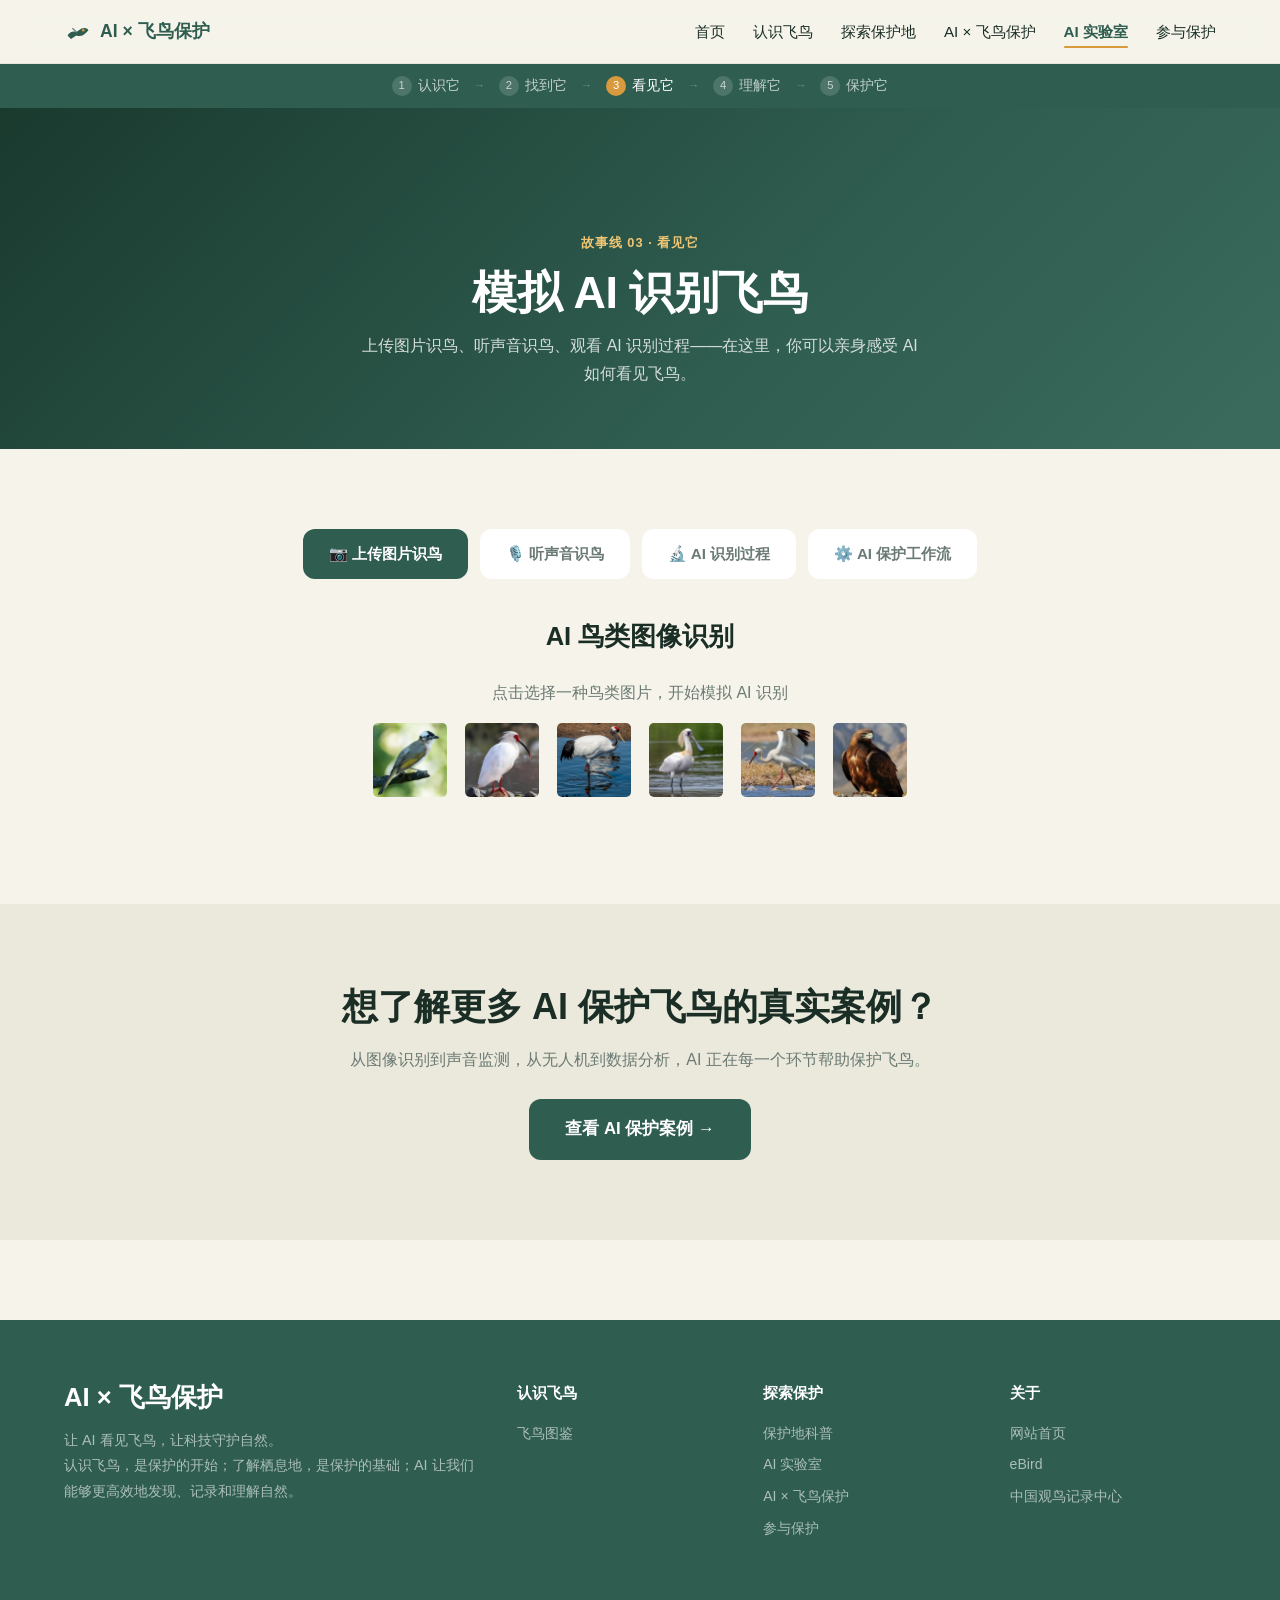
==== commit 6632d70a: "make it smooth" ====
--- a/ai-lab.html
+++ b/ai-lab.html
@@ -66,6 +66,7 @@
     .bird-selector-item:hover { transform: scale(1.05); }
     .bird-selector-item.selected { border-color: var(--accent); }
     .bird-selector-item svg { width: 100%; height: 100%; }
+    .bird-selector-item picture { display: block; width: 100%; height: 100%; }
     .bird-selector-item img { width: 100%; height: 100%; object-fit: cover; display: block; }
 
     /* 识别结果 */
@@ -82,6 +83,7 @@
       aspect-ratio: 4/3;
     }
     .result-image svg { width: 100%; height: 100%; }
+    .result-image picture { display: block; width: 100%; height: 100%; }
     .result-image img { width: 100%; height: 100%; object-fit: cover; display: block; }
     .detection-box {
       position: absolute;
--- a/_shared/css/style.css
+++ b/_shared/css/style.css
@@ -612,6 +612,12 @@
   height: 100%;
 }
 
+.bird-card-img picture {
+  display: block;
+  width: 100%;
+  height: 100%;
+}
+
 .bird-card-img img {
   width: 100%;
   height: 100%;
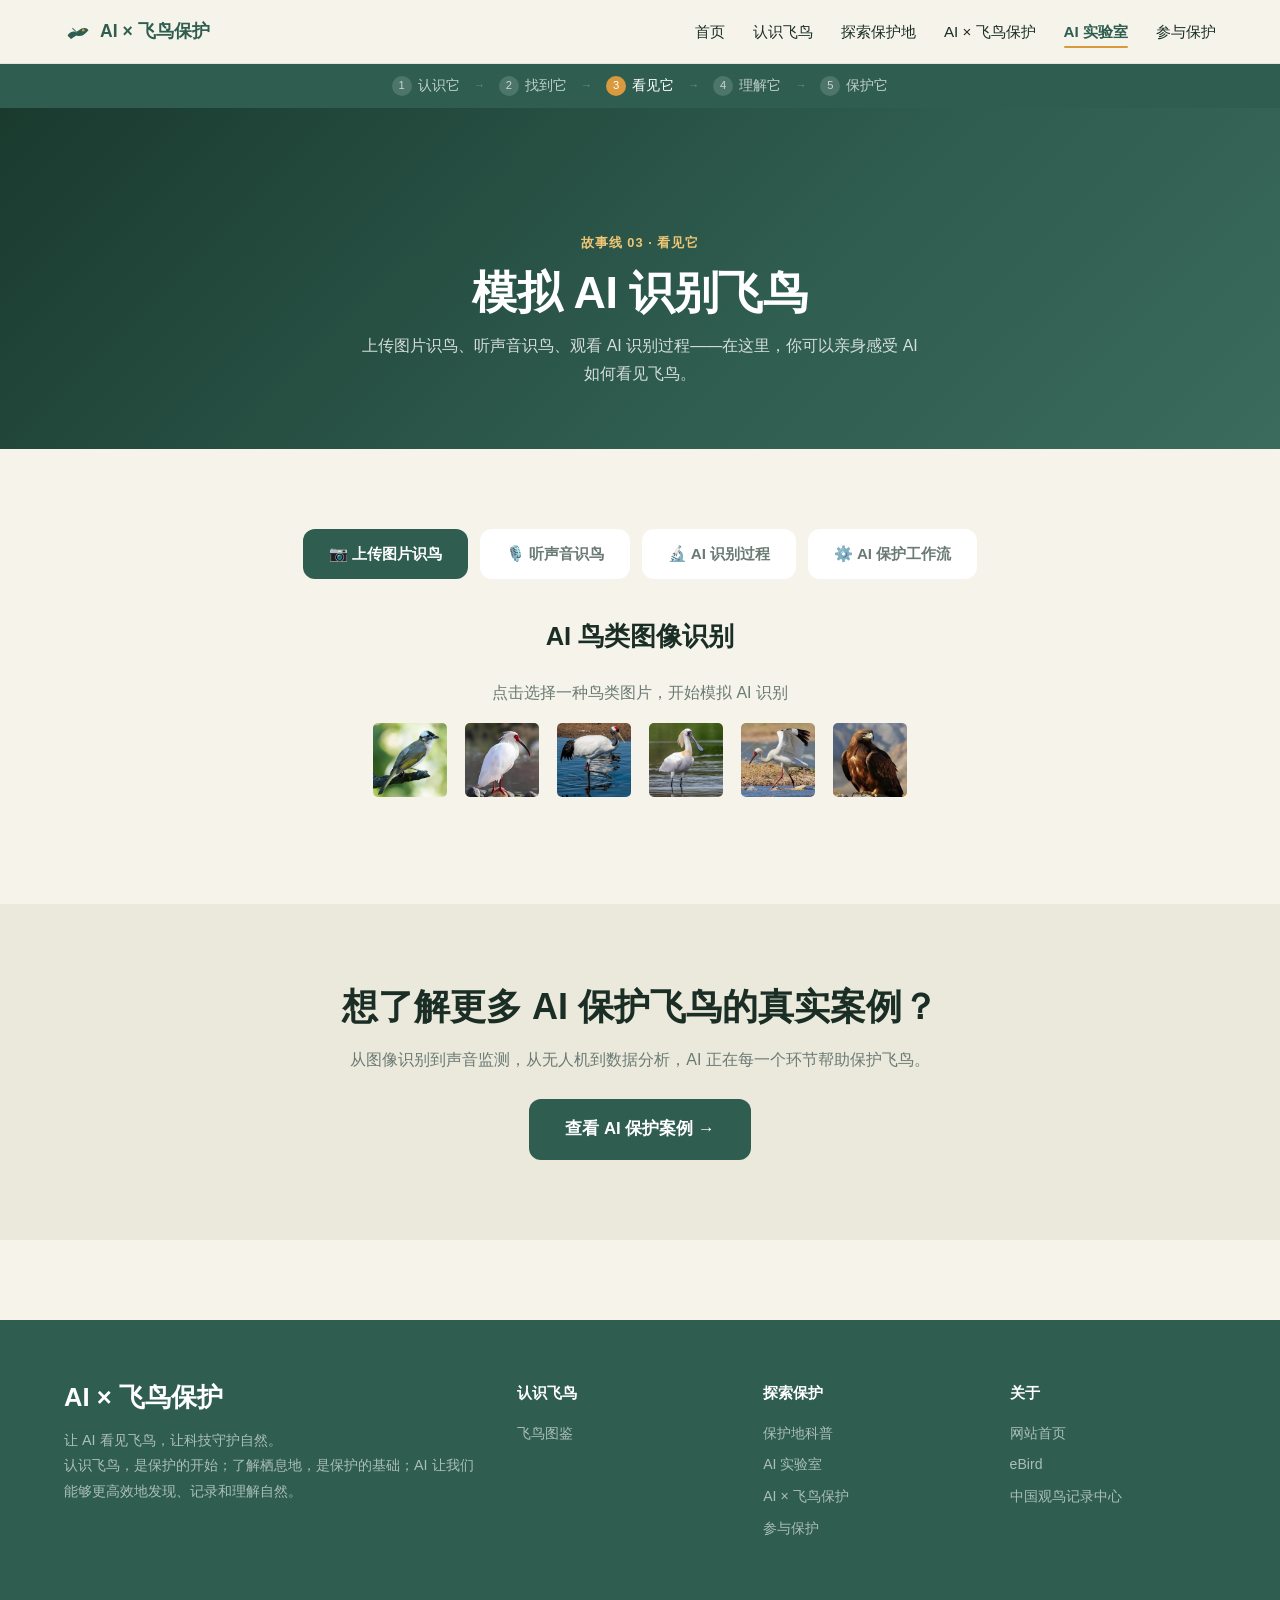
==== commit ae717e5a: "优化手机端体验" ====
--- a/ai-lab.html
+++ b/ai-lab.html
@@ -605,7 +605,7 @@
     selectorBirds.forEach(bird => {
       const item = document.createElement('div');
       item.className = 'bird-selector-item';
-      item.innerHTML = getBirdImage(bird);
+      item.innerHTML = getBirdImage(bird, 'thumb');
       item.title = bird.name;
       item.addEventListener('click', () => {
         document.querySelectorAll('.bird-selector-item').forEach(i => i.classList.remove('selected'));
--- a/_shared/css/style.css
+++ b/_shared/css/style.css
@@ -607,6 +607,31 @@
   overflow: hidden;
 }
 
+/* 加载中占位动画 */
+.bird-card-img::before,
+.detail-hero-bg::before {
+  content: '';
+  position: absolute;
+  inset: 0;
+  background: linear-gradient(110deg, var(--bg3) 30%, var(--bg2) 50%, var(--bg3) 70%);
+  background-size: 200% 100%;
+  animation: imgLoading 1.4s ease-in-out infinite;
+  z-index: 0;
+}
+.bird-card-img:has(picture.loaded)::before,
+.detail-hero-bg:has(picture.loaded)::before {
+  display: none;
+}
+@keyframes imgLoading {
+  0% { background-position: 200% 0; }
+  100% { background-position: -200% 0; }
+}
+.bird-card-img picture,
+.detail-hero-bg picture {
+  position: relative;
+  z-index: 1;
+}
+
 .bird-card-img svg {
   width: 100%;
   height: 100%;
